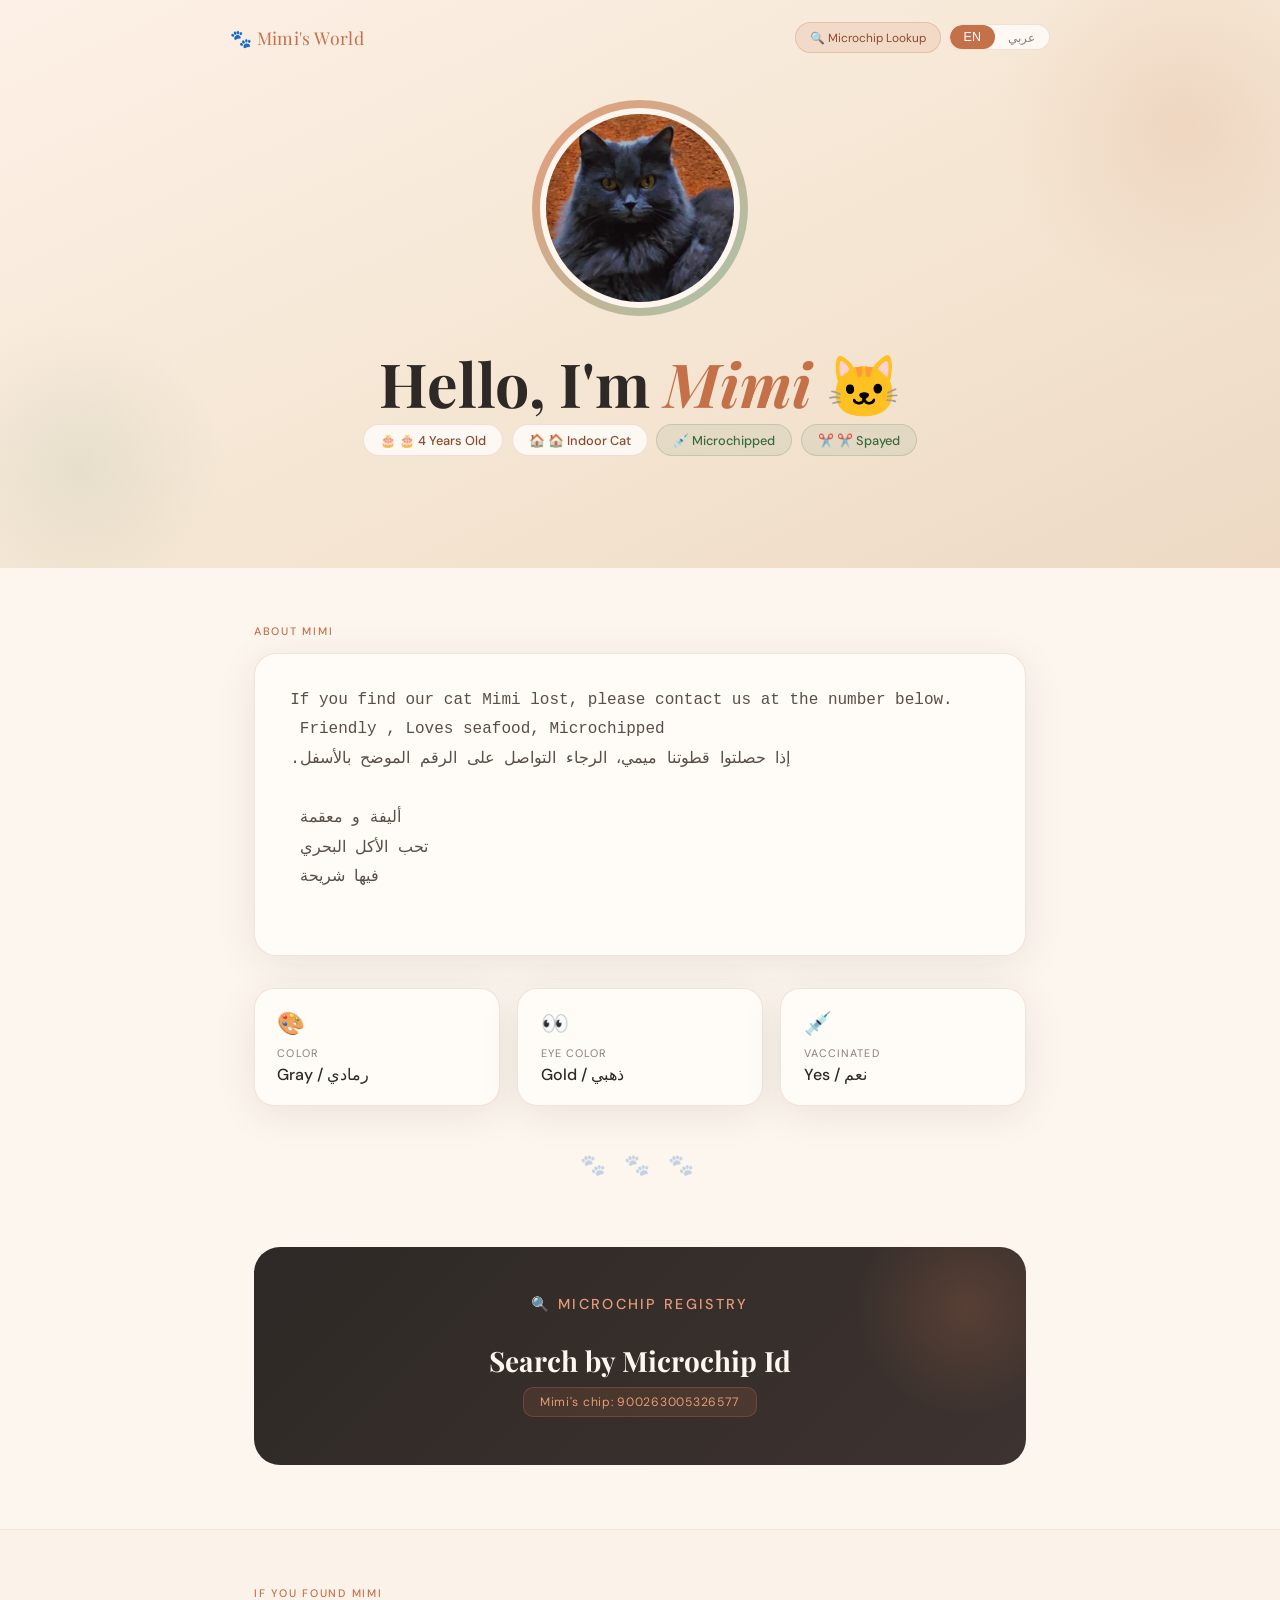
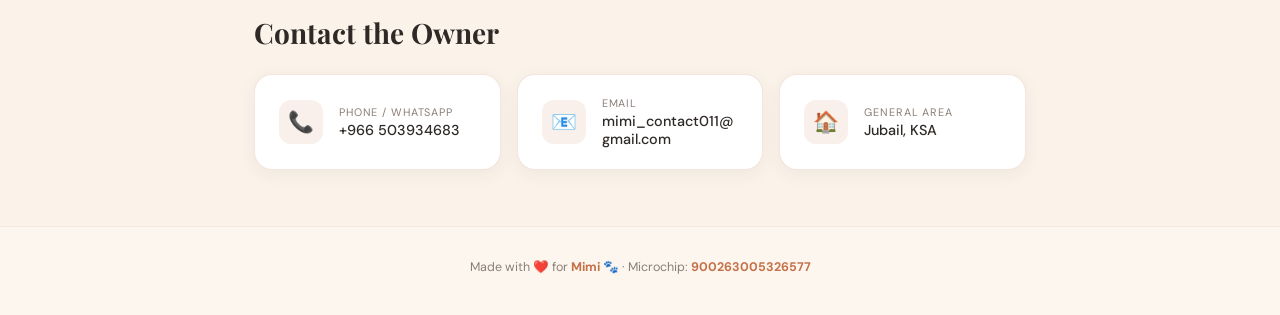
==== index.html @ ed629311 "Add files via upload" ====
<!DOCTYPE html>
<html lang="en" dir="ltr">
<head>
<meta charset="UTF-8">
<meta name="viewport" content="width=device-width, initial-scale=1.0">
<title>Mimi 🐱 — Cat Profile & Microchip Lookup | ملف القطة ميمي</title>
<link href="https://fonts.googleapis.com/css2?family=Playfair+Display:ital,wght@0,400;0,700;1,400&family=DM+Sans:wght@300;400;500&family=Noto+Naskh+Arabic:wght@400;500;600;700&display=swap" rel="stylesheet">
<link rel="stylesheet" href="style.css">
</head>
<body>


<!-- ── HERO ──────────────────────────────────── -->
<section class="hero">
  <nav class="nav">
    <span class="nav-brand" id="navBrand">🐾 Mimi's World</span>
    <div class="nav-right">
      <a href="#chip-lookup" class="nav-chip" id="navChip">🔍 Microchip Lookup</a>
      <!-- Language Toggle -->
      <div class="lang-toggle">
        <button class="lang-opt active" id="btnEN" onclick="setLang('en')">EN</button>
        <button class="lang-opt" id="btnAR" onclick="setLang('ar')">عربي</button>
      </div>
    </div>
  </nav>

  <!-- Profile photo -->
  <div class="photo-ring">
    <img id="catPhotoImg" class="cat-photo" src="/FrontImg_20250105235235818.jpg" alt="Mimi" >
    </div>
  
  <h1 id="heroTitle">Hello, I'm <em>Mimi</em> 🐱</h1>
  <div class="badge-row">
    <span class="badge">🎂 <span id="badgeAge" contenteditable="false">4 Years Old</span></span>
    <span class="badge">🏠 <span id="badgeLife" contenteditable="false">Indoor Cat</span></span>
    <span class="badge green" id="badgeChip">💉 Microchipped</span>
    <span class="badge green">✂️ <span id="badgeFixed" contenteditable="false">Spayed</span></span>
  </div>
</section>


<!-- ── ABOUT ──────────────────────────────────── -->
<section class="section">
  <p class="section-label" id="labelAbout">About Mimi</p>
  <div class="story-card">
    <pre class="story-text" id="storyText" contenteditable="false">
If you find our cat Mimi lost, please contact us at the number below.
 Friendly , Loves seafood, Microchipped
.إذا حصلتوا قطوتنا ميمي، الرجاء التواصل على الرقم الموضح بالأسفل

 أليفة و معقمة
 تحب الأكل البحري
 فيها شريحة
    </pre>
  </div>

  <div class="cards-grid">
    <div class="card">
      <div class="card-icon">🎨</div>
      <div class="card-label" id="labelColor">Color</div>
      <div class="card-value" id="valColor" contenteditable="false">Gray / رمادي</div>
    </div>
    <div class="card">
      <div class="card-icon">👀</div>
      <div class="card-label" id="labelEyes">Eye Color</div>
      <div class="card-value" id="valEyes" contenteditable="false">Gold / ذهبي</div>
    </div>
    <div class="card">
      <div class="card-icon">💉</div>
      <div class="card-label" id="labelVaccine">Vaccinated</div>
      <div class="card-value" id="valVaccine" contenteditable="false">Yes / نعم </div>
    </div>
  </div>

  <div class="paw-divider">🐾 🐾 🐾</div>
</section>

<!-- ── MICROCHIP LOOKUP ───────────────────────── -->
<div class="chip-wrap" id="chip-lookup">
  <div class="chip-section">
    <p class="section-label" id="labelChipSec">🔍 Microchip Registry</p>
    <h2 id="chipTitle"> Search by Microchip Id</h2>

    <div class="chip-badge" id="chipBadge">Mimi's chip: 900263005326577</div>

    <div class="search-result" id="searchResult">
      <div class="result-header">
        <span class="result-icon" id="resultIcon"></span>
        <div>
          <div class="result-title" id="resultTitle"></div>
          <div class="result-sub" id="resultSub"></div>
        </div>
      </div>
      <div class="result-grid" id="resultGrid"></div>
    </div>
  </div>
</div>

<!-- ── CONTACT ─────────────────────────────────── -->
<section class="contact-section">
  <div class="section">
    <p class="section-label" id="labelContact">If you found Mimi</p>
    <h2 class="section-title" id="titleContact" style="margin-bottom:1.4rem">Contact the Owner</h2>

    <div class="contact-grid" id="contactGrid">
      <a class="contact-card" href="#" id="phoneCard">
        <div class="contact-icon">📞</div>
        <div>
          <div class="contact-label" id="cLabelPhone">Phone / WhatsApp</div>
          <div class="contact-value" id="cValPhone" contenteditable="false" onclick="event.preventDefault()">+966 503934683</div>
        </div>
      </a>
      <a class="contact-card" href="#" id="emailCard">
        <div class="contact-icon">📧</div>
        <div>
          <div class="contact-label" id="cLabelEmail">Email</div>
          <div class="contact-value" id="cValEmail" contenteditable="false" onclick="event.preventDefault()">mimi_contact011@gmail.com</div>
        </div>
      </a>
      <div class="contact-card">
        <div class="contact-icon">🏠</div>
        <div>
          <div class="contact-label" id="cLabelArea">General Area</div>
          <div class="contact-value" id="cValArea" contenteditable="false">Jubail, KSA</div>
        </div>
      </div>
    </div>

   
</section>

<!-- ── FOOTER ──────────────────────────────────── -->
<footer>
  Made with ❤️ for <strong>Mimi</strong> 🐾 · Microchip: <strong>900263005326577</strong>
</footer>

<script>
/* ══════════════════════════════════════════════
   TRANSLATIONS
══════════════════════════════════════════════ */
const T = {
  en: {
    title: "Mimi 🐱 — Cat Profile & Microchip Lookup",
    navBrand: "🐾 Mimi's World",
    navChip: "🔍 Microchip Lookup",
    heroTitle: "Hello, I'm <em>Mimi</em> 🐱",
     badgeFixed: "✂️ Spayed",
     badgeLife: "🏠 Indoor Cat",
    badgeAge: "🎂 4 Years Old",
    badgeChip: "💉 Microchipped",
    labelAbout: "About Mimi",
    labelColor: "Color",
    labelEyes: "Eye Color",
    labelVaccine: "Vaccinated",
    labelContact: "If you found Mimi",
    titleContact: "Contact the Owner",
    cLabelPhone: "Phone / WhatsApp",
    cLabelEmail: "Email",
    cLabelArea: "General Area",
    
  },
  ar: {
    title: "ميمي 🐱 — ملف القطة والبحث بالشريحة",
    navBrand: "🐾 عالم ميمي",
    navChip: "🔍 البحث بالشريحة",
    heroTitle: "مرحباً، أنا <em>ميمي</em> 🐱",
     badgeFixed: "✂️ معقمه",
     badgeLife: "🏠 قطة منزلية",
    badgeAge: "🎂 عمر 4 سنوات",
    badgeChip: "💉 مزروع شريحة",
    labelAbout: "عن ميمي",
    labelColor: "اللون",
    labelEyes: "لون العيون",
    labelVaccine: "التطعيم",
    labelContact: "إذا وجدتِ ميمي",
    titleContact: "تواصل مع المالك",
    cLabelPhone: "الهاتف / واتساب",
    cLabelEmail: "البريد الإلكتروني",
    cLabelArea: "المنطقة العامة",
   
  }
};

let currentLang = localStorage.getItem('mimiLang') || 'en';

function setLang(lang) {
  currentLang = lang;
  localStorage.setItem('mimiLang', lang);

  const html = document.documentElement;
  html.lang = lang;
  html.dir = lang === 'ar' ? 'rtl' : 'ltr';

  document.getElementById('btnEN').classList.toggle('active', lang === 'en');
  document.getElementById('btnAR').classList.toggle('active', lang === 'ar');

  const t = T[lang];
  document.title = t.title;

  const ids = [
    'navBrand',
    'navChip',
    'badgeAge',
    'badgeFixed',
    'badgeLife',
    'badgeChip',
    'labelAbout',
    'labelColor',
    'labelEyes',
    'labelVaccine',
    'labelContact',
    'titleContact',
    'cLabelPhone',
    'cLabelEmail',
    'cLabelArea',
    'rewardNote'
  ];

  ids.forEach(id => {
    const el = document.getElementById(id);
    if (el && t[id] !== undefined) {
      el.textContent = t[id];
    }
  });

  document.getElementById('heroTitle').innerHTML = t.heroTitle;
}

/* ══════════════════════════════════════════════
   INIT
══════════════════════════════════════════════ */
setLang(currentLang);
</script>
</body>
</html>
---- style.css ----
*, *::before, *::after { box-sizing: border-box; margin: 0; padding: 0; }

:root {
  --cream: #FDF6EE;
  --warm-white: #FFFBF7;
  --sand: #F2E8D9;
  --terra: #C4714A;
  --terra-light: #E89B77;
  --terra-dark: #8B4A2F;
  --sage: #7A9E7E;
  --sage-light: #A8C5AB;
  --charcoal: #2E2926;
  --mid: #5A4E47;
  --warm-gray: #8A7F76;
  --light-border: rgba(196,113,74,0.18);
  --shadow: 0 8px 40px rgba(46,41,38,0.09);
  --radius: 20px;
}

html { scroll-behavior: smooth; }

body {
  font-family: 'DM Sans', sans-serif;
  background: var(--cream);
  color: var(--charcoal);
  min-height: 100vh;
  overflow-x: hidden;
  transition: direction 0s;
}

html[lang="ar"] body,
html[lang="ar"] button,
html[lang="ar"] input,
html[lang="ar"] textarea {
  font-family: 'Noto Naskh Arabic', serif;
}
html[lang="ar"] .hero h1,
html[lang="ar"] .section-title {
  font-family: 'Noto Naskh Arabic', serif;
  font-style: normal;
}
html[lang="ar"] .nav-brand { font-family: 'Noto Naskh Arabic', serif; }
html[lang="ar"] .section-label { letter-spacing: 0; }
html[lang="ar"] .card-label { letter-spacing: 0; text-transform: none; }

/* ── LANGUAGE TOGGLE ─────────────────────────── */
.lang-toggle {
  display: flex;
  align-items: center;
  background: rgba(255,255,255,0.7);
  border: 1px solid var(--light-border);
  border-radius: 50px;
  overflow: hidden;
  backdrop-filter: blur(6px);
}
.lang-opt {
  padding: 0.38rem 0.85rem;
  font-size: 0.78rem;
  font-weight: 500;
  cursor: pointer;
  color: var(--warm-gray);
  transition: all 0.2s;
  border: none;
  background: none;
  line-height: 1;
}
.lang-opt.active {
  background: var(--terra);
  color: white;
  border-radius: 50px;
}

/* ── HERO ────────────────────────────────────── */
.hero {
  background: linear-gradient(155deg, #FDF0E6 0%, #F5E6D3 55%, #EDD9C4 100%);
  padding: 0 1.5rem 5rem;
  text-align: center;
  position: relative;
  overflow: hidden;
}
.hero::before {
  content: '';
  position: absolute;
  top: -70px; right: -90px;
  width: 380px; height: 380px;
  background: radial-gradient(circle, rgba(196,113,74,0.13) 0%, transparent 68%);
  border-radius: 50%;
}
.hero::after {
  content: '';
  position: absolute;
  bottom: -50px; left: -70px;
  width: 300px; height: 300px;
  background: radial-gradient(circle, rgba(122,158,126,0.13) 0%, transparent 68%);
  border-radius: 50%;
}

/* ── NAV ─────────────────────────────────────── */
.nav {
  display: flex;
  justify-content: space-between;
  align-items: center;
  padding: 1.4rem 0;
  max-width: 820px;
  margin: 0 auto;
  position: relative;
  z-index: 10;
  gap: 0.6rem;
  flex-wrap: wrap;
}
.nav-brand {
  font-family: 'Playfair Display', serif;
  font-size: 1.1rem;
  color: var(--terra);
  letter-spacing: 0.02em;
}
.nav-right { display: flex; align-items: center; gap: 0.5rem; flex-wrap: wrap; }

.nav-chip {
  font-size: 0.74rem;
  background: rgba(196,113,74,0.12);
  color: var(--terra-dark);
  padding: 0.4rem 0.9rem;
  border-radius: 50px;
  border: 1px solid rgba(196,113,74,0.25);
  text-decoration: none;
  transition: all 0.2s;
}
.nav-chip:hover { background: var(--terra); color: white; }

/* ── PHOTO ───────────────────────────────────── */
.photo-ring {
  position: relative;
  display: inline-block;
  margin: 2rem auto 1.4rem;
  z-index: 1;
}
.photo-ring::before {
  content: '';
  position: absolute;
  inset: -8px;
  border-radius: 50%;
  background: linear-gradient(135deg, var(--terra-light), var(--sage-light));
  z-index: -1;
}
.cat-photo {
  width: 200px; height: 200px;
  border-radius: 50%;
  object-fit: cover;
  border: 6px solid var(--cream);
  display: block;
  cursor: pointer;
  transition: transform 0.3s;
}
.cat-photo:hover { transform: scale(1.03); }

/* ── HERO TEXT ───────────────────────────────── */
.hero h1 {
  font-family: 'Playfair Display', serif;
  font-size: clamp(2.4rem, 6vw, 3.8rem);
  font-weight: 700;
  color: var(--charcoal);
  line-height: 1.15;
  margin-bottom: 0.4rem;
  margin-top: 0.8rem;
}
.hero h1 em { font-style: italic; color: var(--terra); }

.badge-row {
  display: flex;
  gap: 0.55rem;
  justify-content: center;
  flex-wrap: wrap;
  margin-bottom: 2rem;
}
.badge {
  padding: 0.42rem 1rem;
  border-radius: 50px;
  font-size: 0.8rem;
  font-weight: 500;
  background: rgba(255,255,255,0.72);
  border: 1px solid var(--light-border);
  color: var(--terra-dark);
}
.badge.green {
  background: rgba(122,158,126,0.12);
  border-color: rgba(122,158,126,0.32);
  color: #3A6B3E;
}

/* ── SECTIONS ────────────────────────────────── */
.section { max-width: 820px; margin: 0 auto; padding: 3.5rem 1.5rem; }

.section-label {
  font-size: 0.68rem;
  text-transform: uppercase;
  letter-spacing: 0.16em;
  color: var(--terra);
  margin-bottom: 0.9rem;
  font-weight: 500;
}
.section-title {
  font-family: 'Playfair Display', serif;
  font-size: 1.75rem;
  font-weight: 700;
  color: var(--charcoal);
  margin-bottom: 1.8rem;
}

/* ── STORY CARD ──────────────────────────────── */
.story-card {
  background: var(--warm-white);
  border: 1px solid var(--light-border);
  border-radius: 22px;
  padding: 2rem 2.2rem;
  box-shadow: var(--shadow);
  margin-bottom: 2rem;
}
.story-text { font-size: 1rem; line-height: 1.85; color: var(--mid); }

/* ── INFO CARDS ──────────────────────────────── */
.cards-grid {
  display: grid;
  grid-template-columns: repeat(auto-fit, minmax(185px, 1fr));
  gap: 1.1rem;
  margin-bottom: 2rem;
}
.card {
  background: var(--warm-white);
  border: 1px solid var(--light-border);
  border-radius: var(--radius);
  padding: 1.3rem 1.4rem;
  box-shadow: var(--shadow);
  transition: transform 0.25s, box-shadow 0.25s;
}
.card:hover { transform: translateY(-3px); box-shadow: 0 14px 44px rgba(46,41,38,0.13); }
.card-icon { font-size: 1.4rem; margin-bottom: 0.5rem; }
.card-label { font-size: 0.68rem; text-transform: uppercase; letter-spacing: 0.1em; color: var(--warm-gray); margin-bottom: 0.2rem; }
.card-value { font-size: 1rem; font-weight: 500; color: var(--charcoal); }

/* ── MICROCHIP SECTION ───────────────────────── */
.chip-wrap { max-width: 820px; margin: 0 auto 4rem; padding: 0 1.5rem; }

.chip-section {
  background: linear-gradient(135deg, #2E2926 0%, #3D3330 100%);
  border-radius: 26px;
  padding: 3rem 2rem;
  text-align: center;
  position: relative;
  overflow: hidden;
}
.chip-section::before {
  content: '';
  position: absolute;
  top: -50px; right: -50px;
  width: 220px; height: 220px;
  background: radial-gradient(circle, rgba(196,113,74,0.22) 0%, transparent 70%);
  border-radius: 50%;
}
.chip-section .section-label { color: var(--terra-light); }
.chip-section h2 {
  font-family: 'Playfair Display', serif;
  font-size: 1.75rem;
  color: #FDF6EE;
  margin-bottom: 0.5rem;
}
html[lang="ar"] .chip-section h2 { font-family: 'Noto Naskh Arabic', serif; }
.chip-section > p { color: rgba(253,246,238,0.58); font-size: 0.9rem; margin-bottom: 1.8rem; }

.chip-badge {
  display: inline-block;
  background: rgba(196,113,74,0.14);
  border: 1px solid rgba(196,113,74,0.28);
  border-radius: 10px;
  padding: 0.38rem 1rem;
  font-size: 0.76rem;
  color: var(--terra-light);
  letter-spacing: 0.06em;
}

.search-result {
  margin-top: 1.4rem;
  border-radius: 16px;
  padding: 1.4rem 1.5rem;
  text-align: left;
  display: none;
  animation: fadeUp 0.3s ease;
}
html[lang="ar"] .search-result { text-align: right; }
.search-result.found { background: rgba(122,158,126,0.1); border: 1px solid rgba(122,158,126,0.45); }
.search-result.not-found { background: rgba(196,113,74,0.08); border: 1px solid rgba(196,113,74,0.35); }

.result-header { display: flex; align-items: center; gap: 0.8rem; margin-bottom: 1rem; }
.result-icon { font-size: 1.5rem; }
.result-title { font-size: 1rem; font-weight: 600; color: #FDF6EE; }
.result-sub { font-size: 0.78rem; color: rgba(253,246,238,0.5); margin-top: 0.1rem; }

.result-grid { display: grid; grid-template-columns: 1fr 1fr; gap: 0.75rem; }

/* ── CONTACT ─────────────────────────────────── */
.contact-section {
  background: #FBF3EA;
  border-top: 1px solid rgba(196,113,74,0.1);
}
.contact-grid {
  display: grid;
  grid-template-columns: repeat(auto-fit, minmax(220px, 1fr));
  gap: 1rem;
}
.contact-card {
  background: white;
  border: 1px solid var(--light-border);
  border-radius: 18px;
  padding: 1.3rem 1.5rem;
  display: flex;
  align-items: center;
  gap: 1rem;
  box-shadow: 0 4px 18px rgba(46,41,38,0.06);
  text-decoration: none;
  color: inherit;
  transition: transform 0.2s, box-shadow 0.2s;
}
.contact-card:hover { transform: translateY(-2px); box-shadow: 0 8px 28px rgba(46,41,38,0.11); }
.contact-icon {
  width: 44px; height: 44px;
  border-radius: 12px;
  background: rgba(196,113,74,0.1);
  display: flex; align-items: center; justify-content: center;
  font-size: 1.3rem;
  flex-shrink: 0;
}
.contact-label { font-size: 0.68rem; text-transform: uppercase; letter-spacing: 0.08em; color: var(--warm-gray); margin-bottom: 0.15rem; }
html[lang="ar"] .contact-label { text-transform: none; letter-spacing: 0; }
.contact-value { font-size: 0.9rem; font-weight: 500; color: var(--charcoal); word-break: break-all; }

.reward-note { margin-top: 1.4rem; font-size: 0.82rem; color: var(--warm-gray); text-align: center; }

/* ── FOOTER ──────────────────────────────────── */
footer {
  text-align: center;
  padding: 2rem 1rem 2.5rem;
  font-size: 0.78rem;
  color: var(--warm-gray);
  border-top: 1px solid rgba(196,113,74,0.1);
}
footer strong { color: var(--terra); }
.host-links { margin-top: 0.4rem; font-size: 0.7rem; opacity: 0.6; }
.host-links a { color: var(--terra); text-decoration: none; }

/* ── MISC ─────────────────────────────────────── */
.paw-divider { text-align: center; font-size: 1.3rem; padding: 0.8rem 0; opacity: 0.25; letter-spacing: 6px; }

@keyframes fadeUp {
  from { opacity: 0; transform: translateY(10px); }
  to   { opacity: 1; transform: translateY(0); }
}

@media (max-width: 520px) {
  .result-grid { grid-template-columns: 1fr; }
  .chip-section { padding: 2.2rem 1.2rem; }
  .story-card { padding: 1.5rem 1.2rem; }
  .hero h1 { font-size: 2rem; }
}
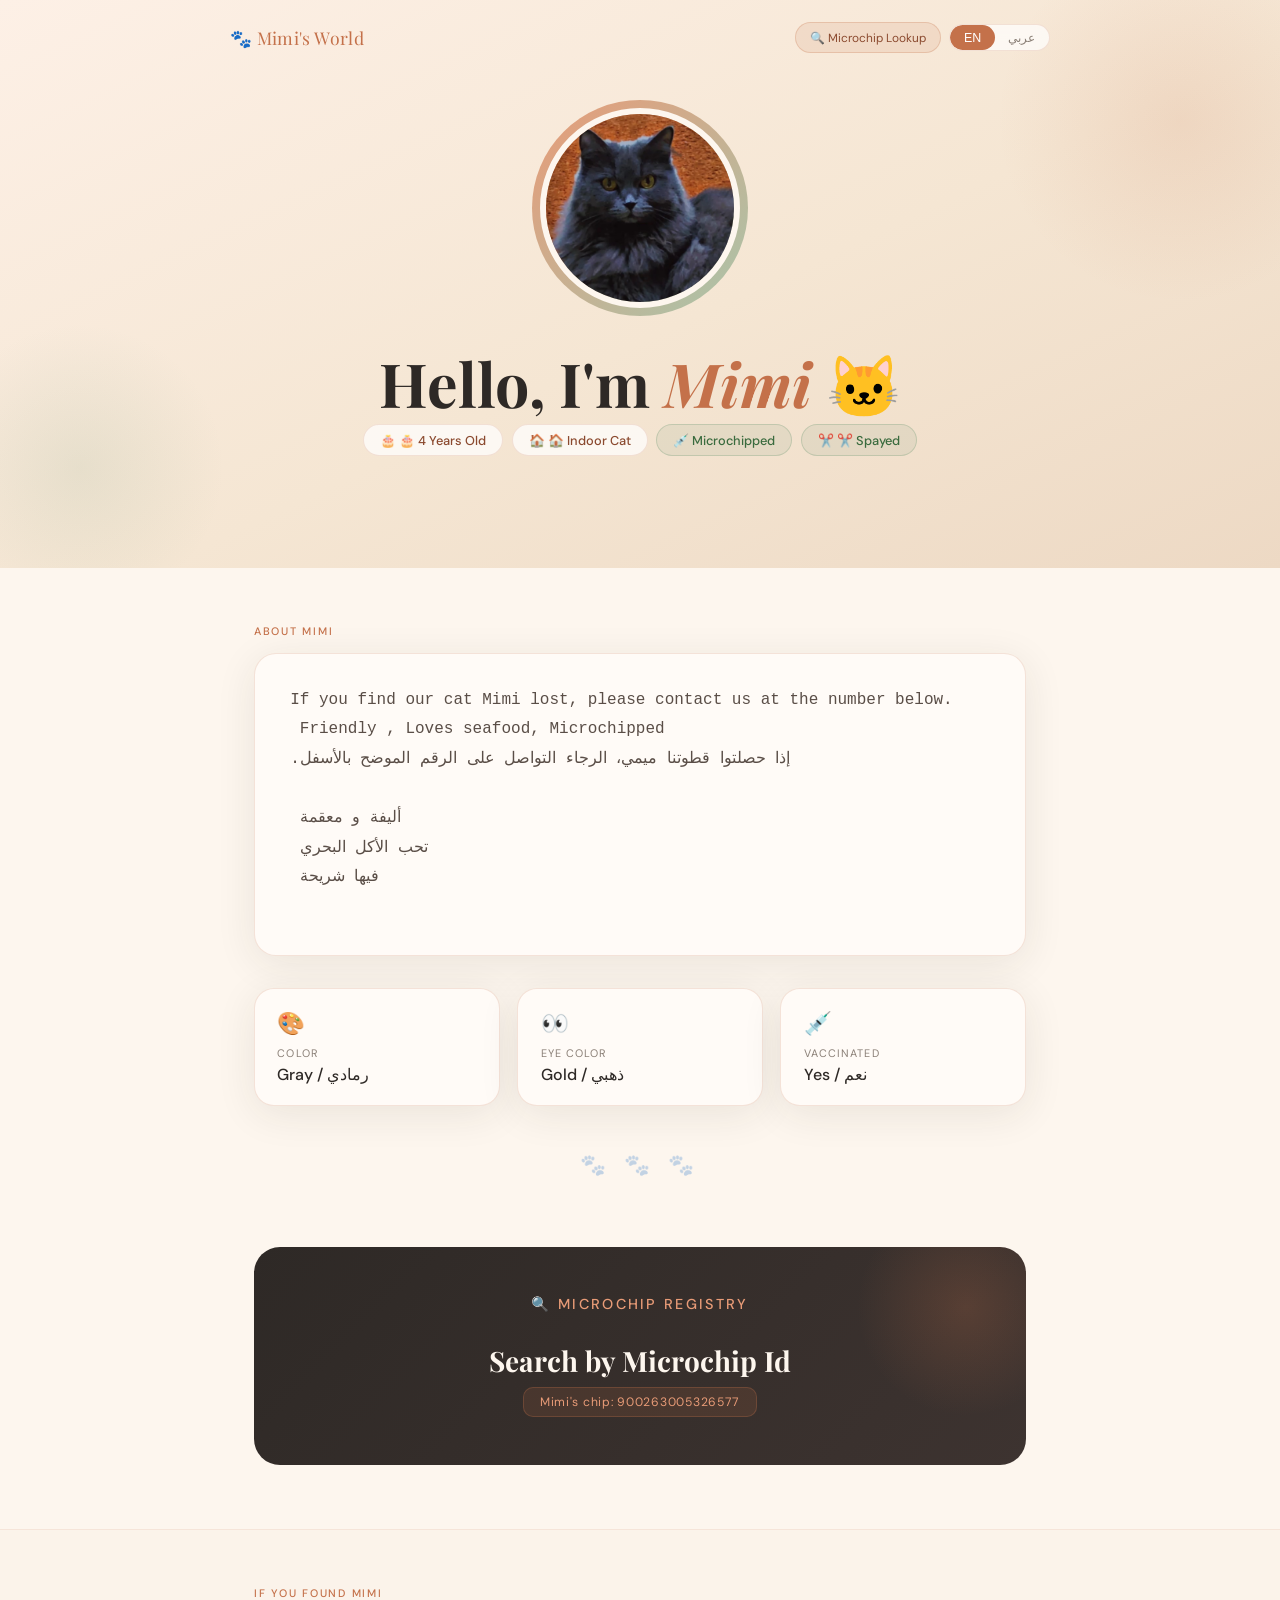
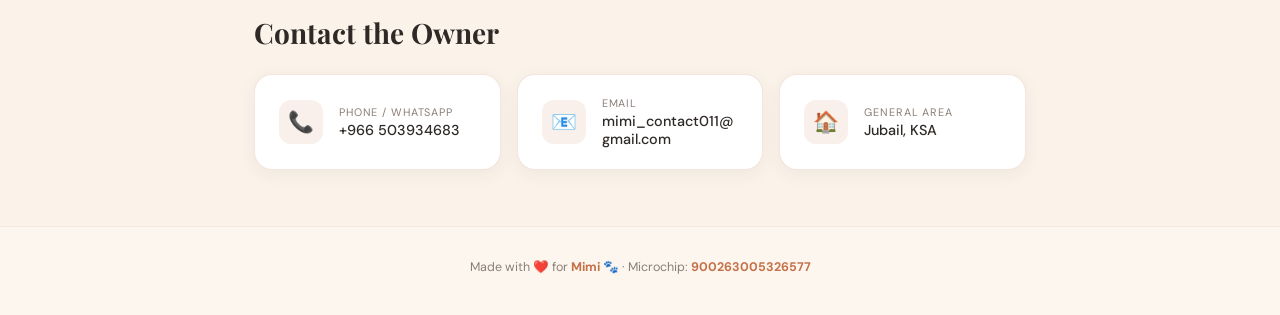
==== commit c27a7255: "Update index.html" ====
--- a/index.html
+++ b/index.html
@@ -26,7 +26,7 @@
 
   <!-- Profile photo -->
   <div class="photo-ring">
-    <img id="catPhotoImg" class="cat-photo" src="/FrontImg_20250105235235818.jpg" alt="Mimi" >
+    <img id="catPhotoImg" class="cat-photo" src="FrontImg_20250105235235818.jpg" alt="Mimi">
     </div>
   
   <h1 id="heroTitle">Hello, I'm <em>Mimi</em> 🐱</h1>
@@ -232,4 +232,4 @@
 setLang(currentLang);
 </script>
 </body>
-</html>+</html>
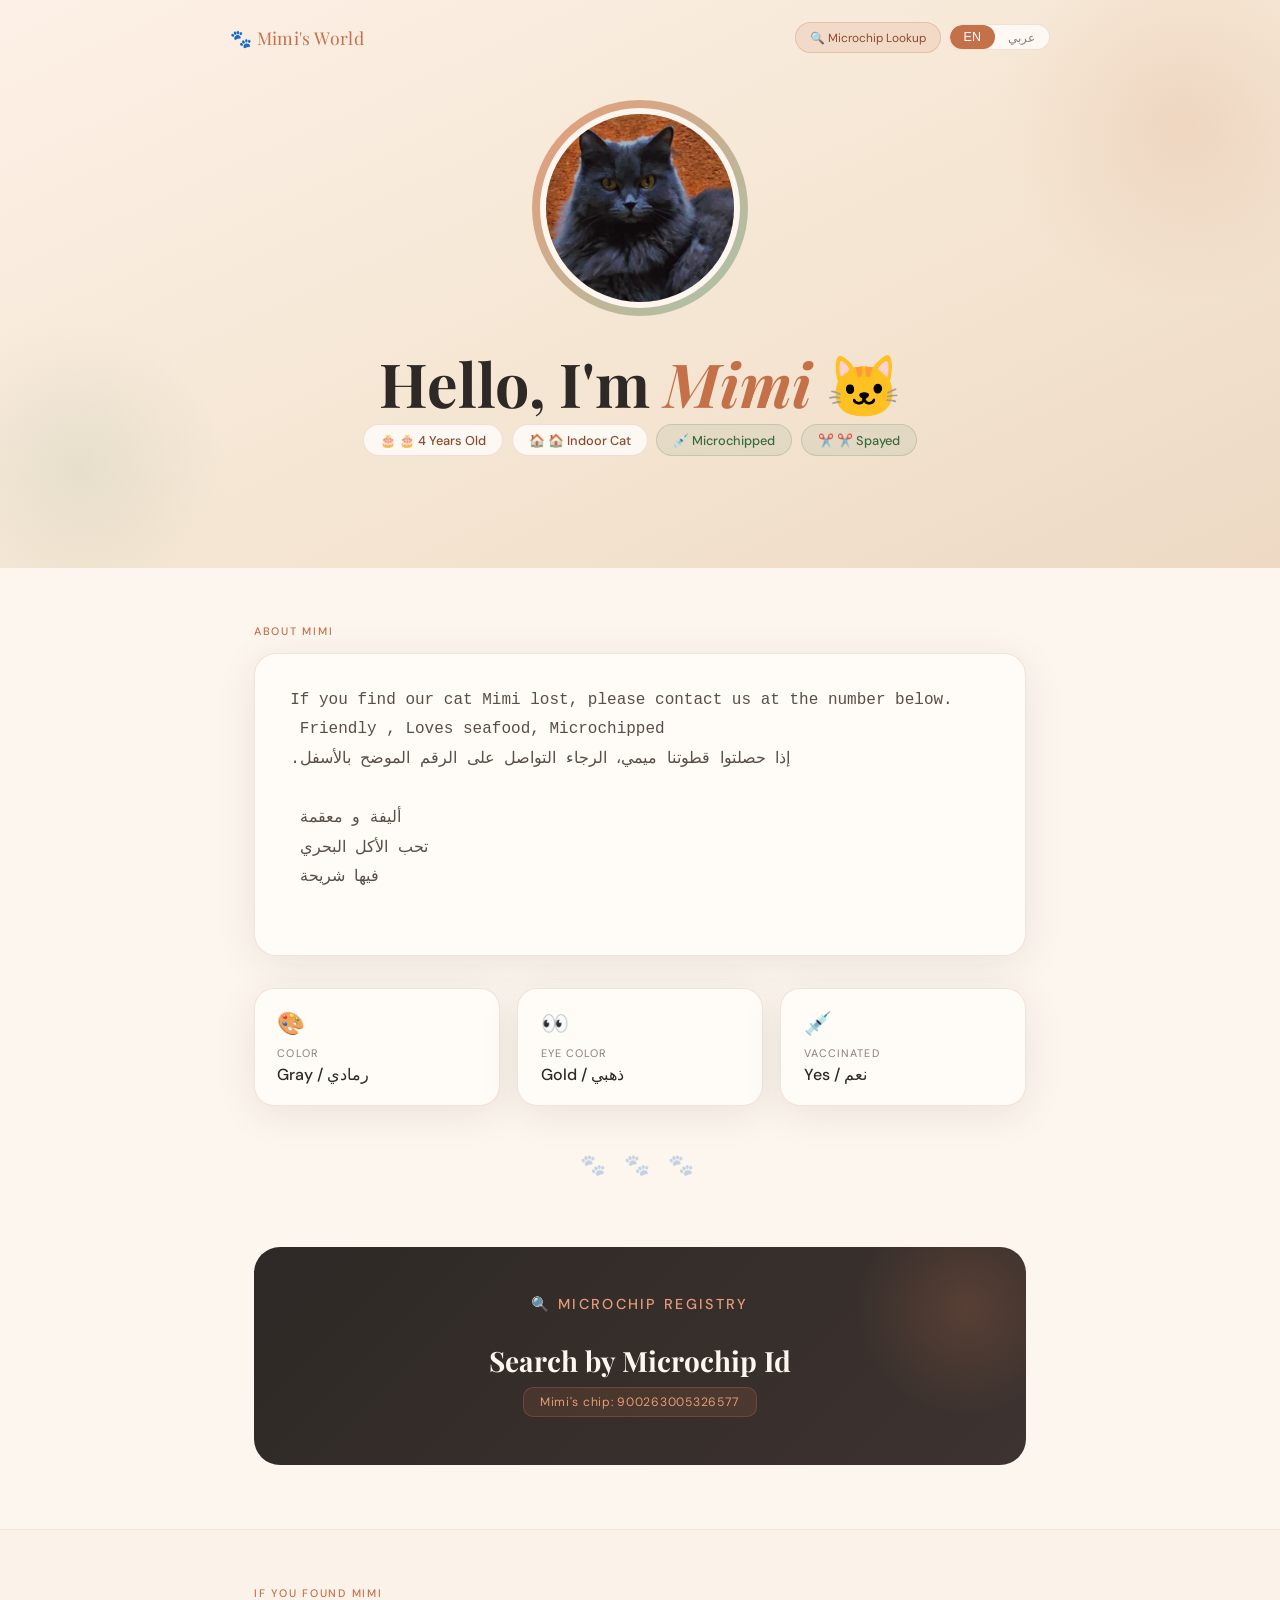
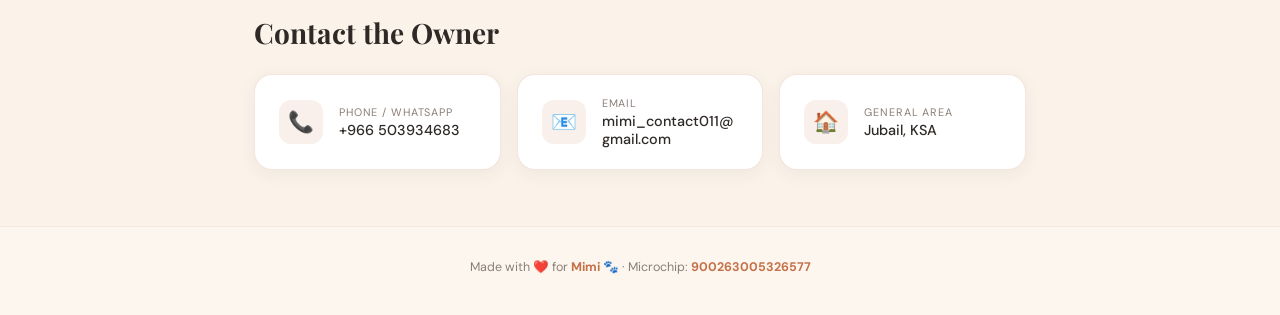
==== commit 445e47b6: "Update index.html" ====
--- a/index.html
+++ b/index.html
@@ -3,7 +3,11 @@
 <head>
 <meta charset="UTF-8">
 <meta name="viewport" content="width=device-width, initial-scale=1.0">
-<title>Mimi 🐱 — Cat Profile & Microchip Lookup | ملف القطة ميمي</title>
+<meta name="description"
+content="Lost cat Mimi. Microchip number 900263005326577. Contact owner if found.">
+<title>
+Mimi 🐱 | Microchip 900263005326577 | Lost Cat
+</title>
 <link href="https://fonts.googleapis.com/css2?family=Playfair+Display:ital,wght@0,400;0,700;1,400&family=DM+Sans:wght@300;400;500&family=Noto+Naskh+Arabic:wght@400;500;600;700&display=swap" rel="stylesheet">
 <link rel="stylesheet" href="style.css">
 </head>
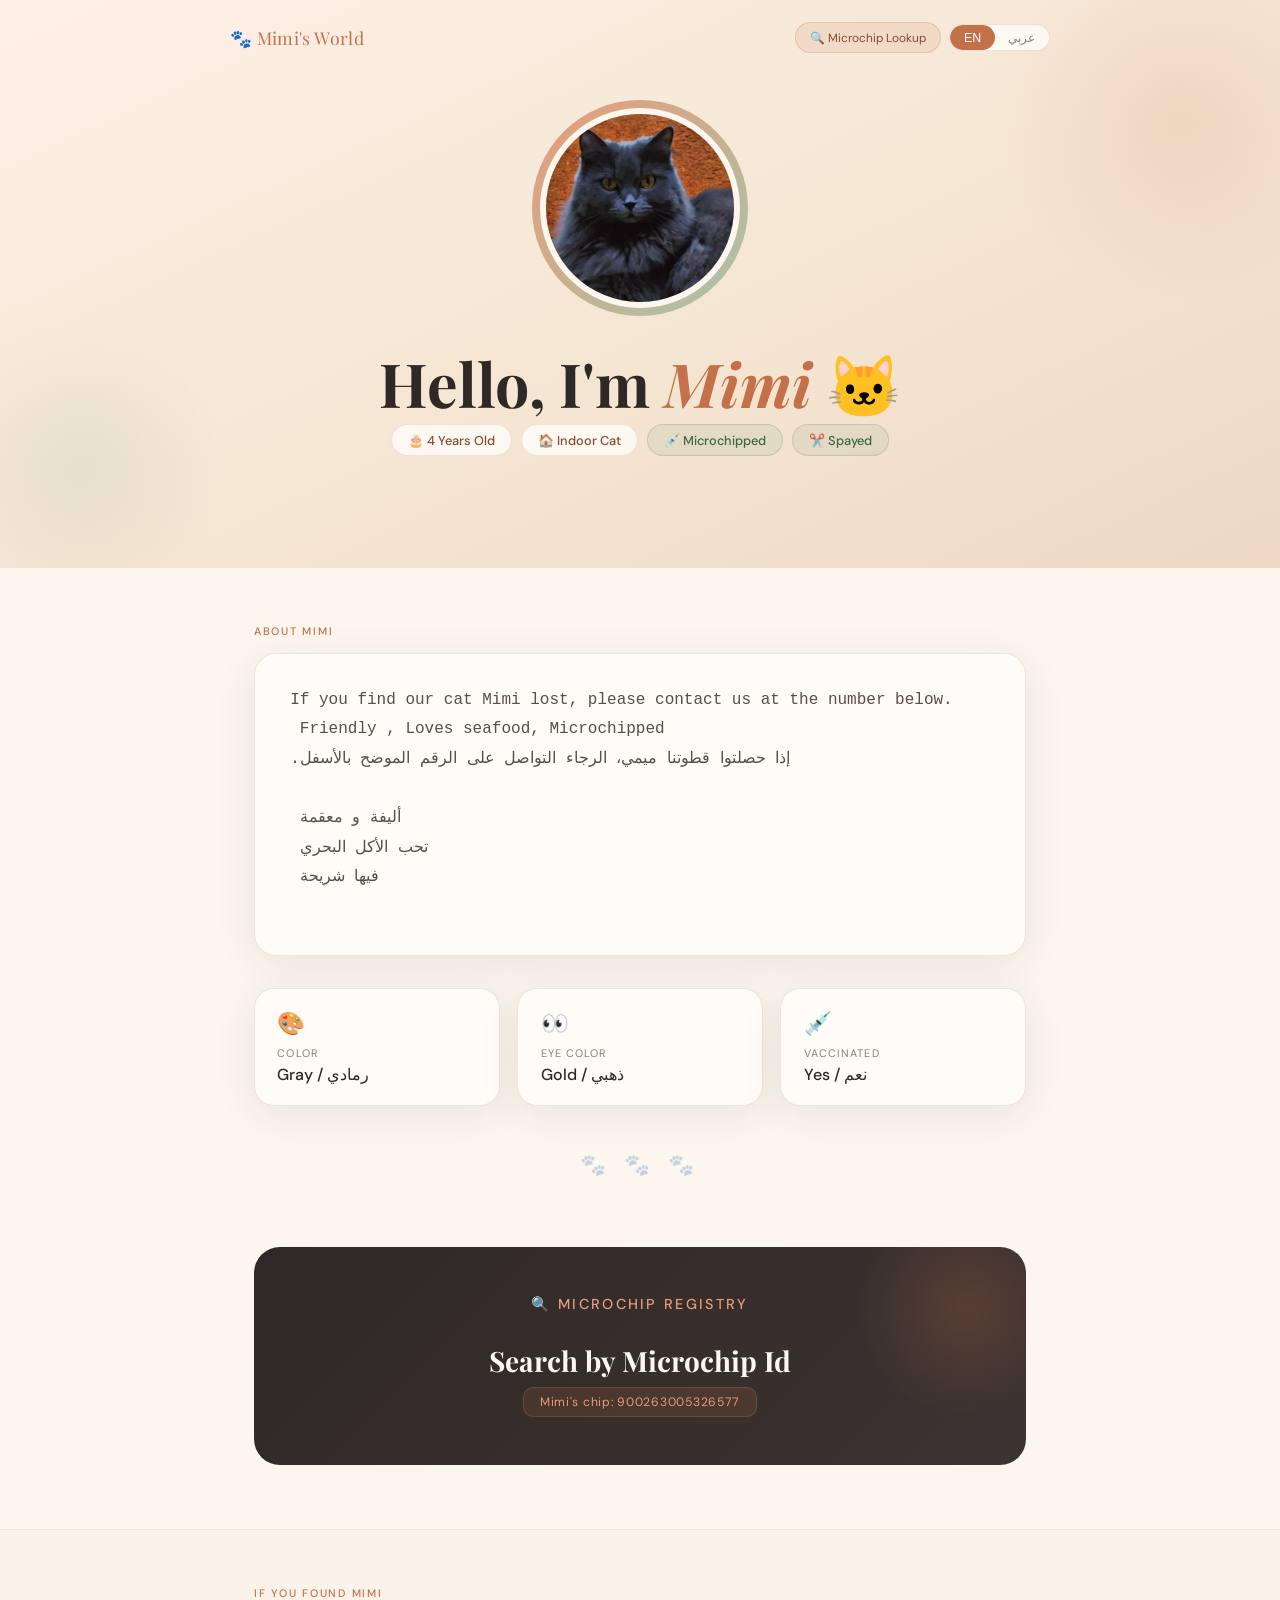
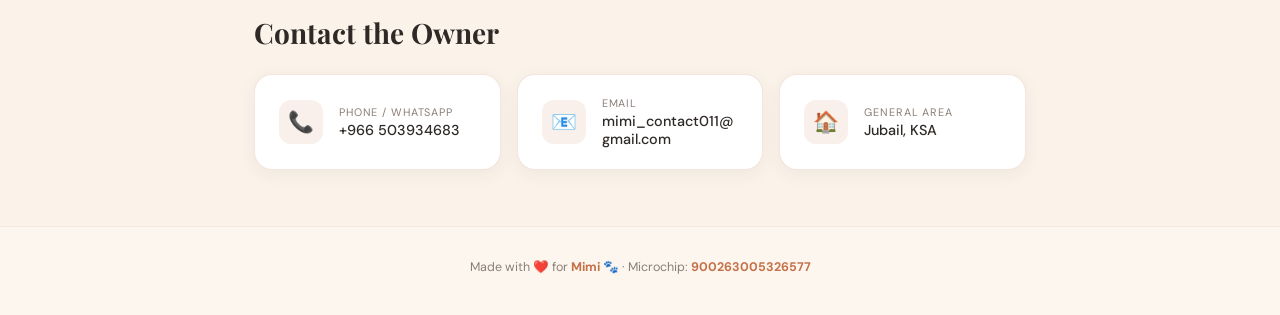
==== commit d0709ef6: "Update index.html" ====
--- a/index.html
+++ b/index.html
@@ -35,10 +35,10 @@
   
   <h1 id="heroTitle">Hello, I'm <em>Mimi</em> 🐱</h1>
   <div class="badge-row">
-    <span class="badge">🎂 <span id="badgeAge" contenteditable="false">4 Years Old</span></span>
-    <span class="badge">🏠 <span id="badgeLife" contenteditable="false">Indoor Cat</span></span>
+    <span class="badge"> <span id="badgeAge" contenteditable="false">🎂 4 Years Old</span></span>
+    <span class="badge"> <span id="badgeLife" contenteditable="false">🏠 Indoor Cat</span></span>
     <span class="badge green" id="badgeChip">💉 Microchipped</span>
-    <span class="badge green">✂️ <span id="badgeFixed" contenteditable="false">Spayed</span></span>
+    <span class="badge green"> <span id="badgeFixed" contenteditable="false">✂️ Spayed</span></span>
   </div>
 </section>
 
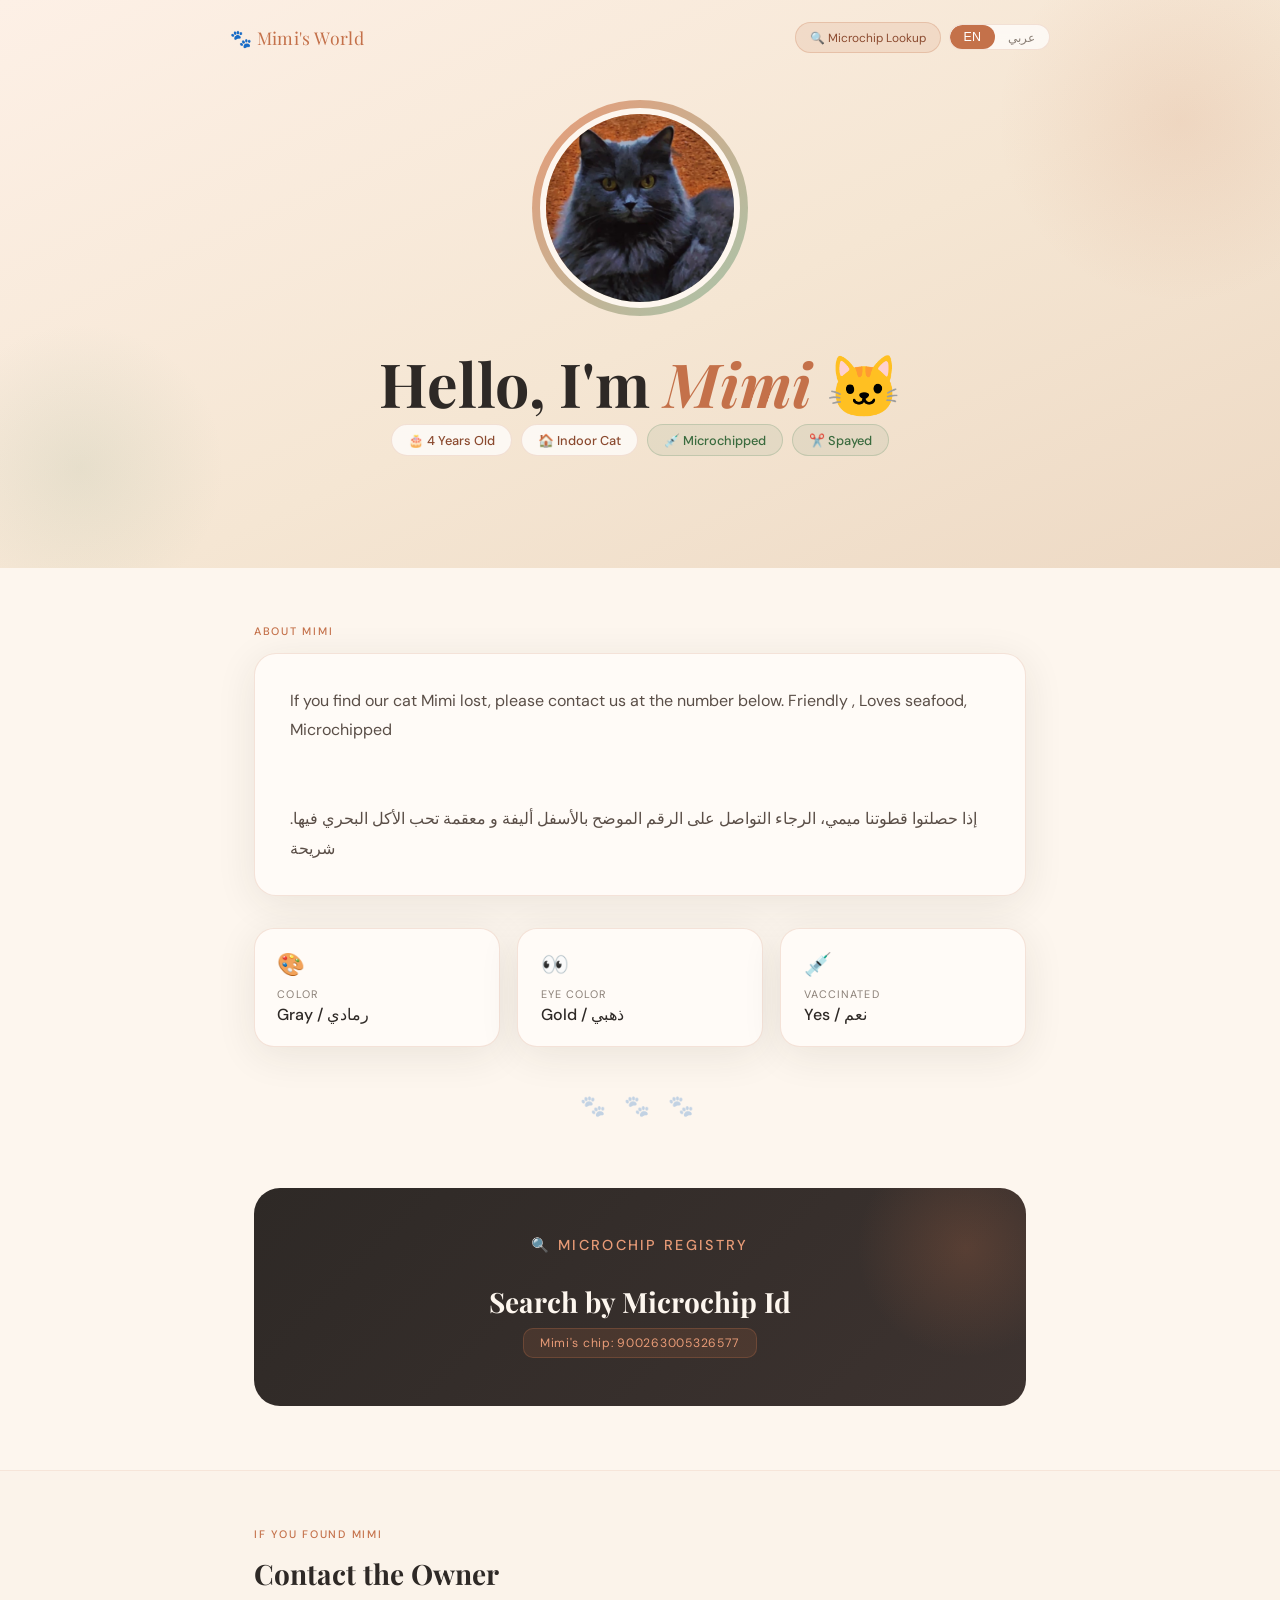
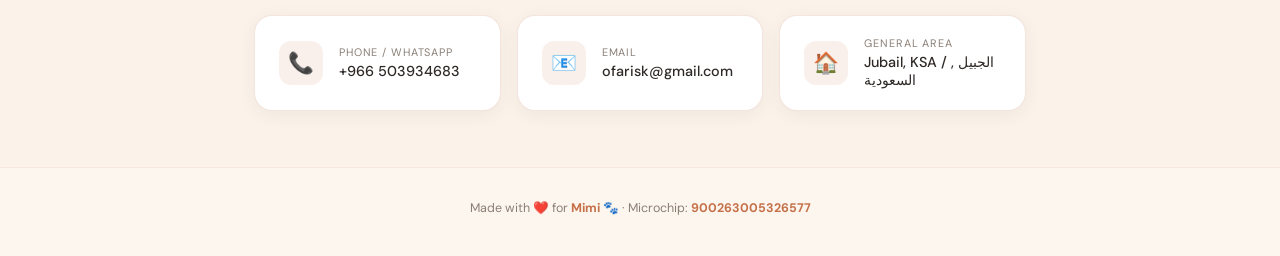
==== commit da124a73: "Update index.html" ====
--- a/index.html
+++ b/index.html
@@ -5,11 +5,15 @@
 <meta name="viewport" content="width=device-width, initial-scale=1.0">
 <meta name="description"
 content="Lost cat Mimi. Microchip number 900263005326577. Contact owner if found.">
+  <meta name="description"
+content="900263005326577">
 <title>
 Mimi 🐱 | Microchip 900263005326577 | Lost Cat
 </title>
 <link href="https://fonts.googleapis.com/css2?family=Playfair+Display:ital,wght@0,400;0,700;1,400&family=DM+Sans:wght@300;400;500&family=Noto+Naskh+Arabic:wght@400;500;600;700&display=swap" rel="stylesheet">
 <link rel="stylesheet" href="style.css">
+<link rel="icon" type="image/png" href="ICONCAT.png">
+  
 </head>
 <body>
 
@@ -47,15 +51,16 @@
 <section class="section">
   <p class="section-label" id="labelAbout">About Mimi</p>
   <div class="story-card">
-    <pre class="story-text" id="storyText" contenteditable="false">
+    <p class="story-text" id="storyText" contenteditable="false">
 If you find our cat Mimi lost, please contact us at the number below.
- Friendly , Loves seafood, Microchipped
+ Friendly , Loves seafood, Microchipped<br><br><br>
+      
 .إذا حصلتوا قطوتنا ميمي، الرجاء التواصل على الرقم الموضح بالأسفل
 
  أليفة و معقمة
  تحب الأكل البحري
  فيها شريحة
-    </pre>
+    </p>
   </div>
 
   <div class="cards-grid">
@@ -100,7 +105,6 @@
   </div>
 </div>
 
-<!-- ── CONTACT ─────────────────────────────────── -->
 <section class="contact-section">
   <div class="section">
     <p class="section-label" id="labelContact">If you found Mimi</p>
@@ -111,21 +115,21 @@
         <div class="contact-icon">📞</div>
         <div>
           <div class="contact-label" id="cLabelPhone">Phone / WhatsApp</div>
-          <div class="contact-value" id="cValPhone" contenteditable="false" onclick="event.preventDefault()">+966 503934683</div>
+          <div class="contact-value" id="cValPhone" contenteditable="false" ">+966 503934683</div>
         </div>
       </a>
       <a class="contact-card" href="#" id="emailCard">
         <div class="contact-icon">📧</div>
         <div>
           <div class="contact-label" id="cLabelEmail">Email</div>
-          <div class="contact-value" id="cValEmail" contenteditable="false" onclick="event.preventDefault()">mimi_contact011@gmail.com</div>
+          <div class="contact-value" id="cValEmail" contenteditable="false" ">ofarisk@gmail.com</div>
         </div>
       </a>
       <div class="contact-card">
         <div class="contact-icon">🏠</div>
         <div>
           <div class="contact-label" id="cLabelArea">General Area</div>
-          <div class="contact-value" id="cValArea" contenteditable="false">Jubail, KSA</div>
+          <div class="contact-value" id="cValArea" contenteditable="false">Jubail, KSA / الجبيل , السعودية</div>
         </div>
       </div>
     </div>
@@ -133,15 +137,13 @@
    
 </section>
 
-<!-- ── FOOTER ──────────────────────────────────── -->
+
 <footer>
   Made with ❤️ for <strong>Mimi</strong> 🐾 · Microchip: <strong>900263005326577</strong>
 </footer>
 
 <script>
-/* ══════════════════════════════════════════════
-   TRANSLATIONS
-══════════════════════════════════════════════ */
+
 const T = {
   en: {
     title: "Mimi 🐱 — Cat Profile & Microchip Lookup",
@@ -230,9 +232,7 @@
   document.getElementById('heroTitle').innerHTML = t.heroTitle;
 }
 
-/* ══════════════════════════════════════════════
-   INIT
-══════════════════════════════════════════════ */
+
 setLang(currentLang);
 </script>
 </body>
